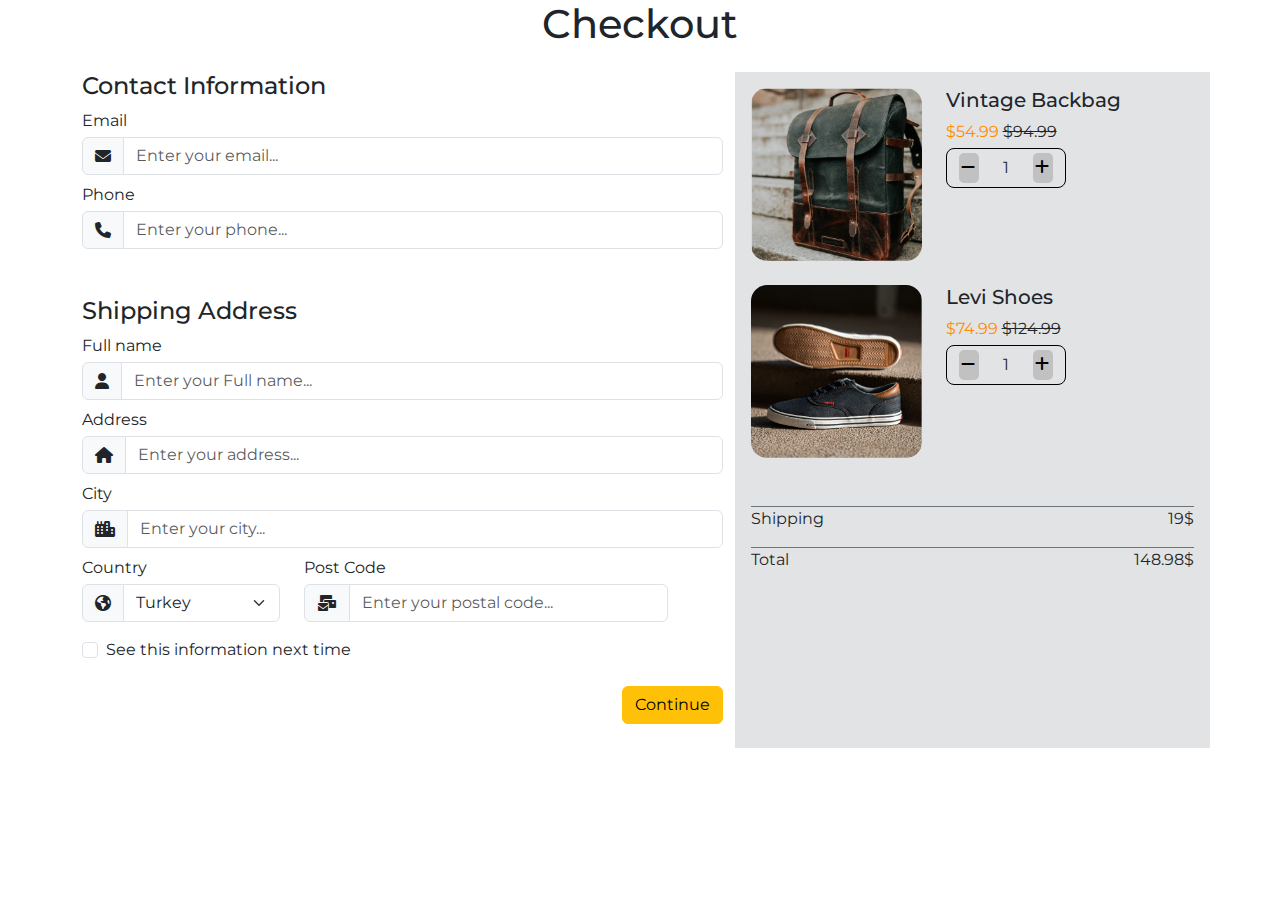
==== bootstrap-checkout/index.html @ 5bd89fa1 "checkout" ====
<!DOCTYPE html>
<html lang="en">

<head>
    <meta charset="UTF-8">
    <meta http-equiv="X-UA-Compatible" content="IE=edge">
    <meta name="viewport" content="width=device-width, initial-scale=1.0">
    <title>Document</title>
    <link rel="stylesheet" href="style.css">
    <link href="https://cdn.jsdelivr.net/npm/bootstrap@5.3.0-alpha2/dist/css/bootstrap.min.css" rel="stylesheet" />

    <link rel="stylesheet" href="https://cdnjs.cloudflare.com/ajax/libs/font-awesome/6.4.0/css/all.min.css" />
</head>

<body>

    <h1 class="text-center mb-4">Checkout</h1>

    <main class="container">
        <div class="row">
            <form class="col-12 col-md-7">
                <div class="contactInfo mb-5">
                    <h4>Contact Information</h4>
                    <div class="mb-2">
                        <p class="mb-1">Email</p>
                        <div class="input-group flex-nowrap">
                            <span class="input-group-text" id="addon-wrapping"><i class="fa-solid fa-envelope"></i></span>
                            <input type="text" class="form-control" placeholder="Enter your email..."
                                aria-label="Username" aria-describedby="addon-wrapping">
                        </div>
                    </div>

                    <div class="mb-2">
                        <p class="mb-1">Phone</p>
                        <div class="input-group flex-nowrap">
                            <span class="input-group-text" id="addon-wrapping"><i class="fa-solid fa-phone"></i></span>
                            <input type="tel" class="form-control" placeholder="Enter your phone..." aria-label="Phone"
                                aria-describedby="addon-wrapping">
                        </div>
                    </div>

                </div>

                <div class="shippingAddress">
                    <div class="mb-2">
                        <h4>Shipping Address</h4>
                        <p class="mb-1">Full name</p>
                        <div class="input-group flex-nowrap">
                            <span class="input-group-text" id="addon-wrapping"><i class="fa-solid fa-user"></i></span>
                            <input type="text" class="form-control" placeholder="Enter your Full name..."
                                aria-label="Name" aria-describedby="addon-wrapping">
                        </div>
                    </div>

                    <div class="mb-2">
                        <p class="mb-1">Address</p>
                        <div class="input-group flex-nowrap">
                            <span class="input-group-text" id="addon-wrapping"><i class="fa-solid fa-house"></i></span>
                            <input type="text" class="form-control" placeholder="Enter your address..."
                                aria-label="Address" aria-describedby="addon-wrapping">
                        </div>
                    </div>

                    <div class="mb-2">
                        <p class="mb-1">City</p>
                        <div class="input-group flex-nowrap">
                            <span class="input-group-text" id="addon-wrapping"><i class="fa-solid fa-city"></i></span>
                            <input type="text" class="form-control" placeholder="Enter your city..."
                                aria-label="Address" aria-describedby="addon-wrapping">
                        </div>
                    </div>


                    <div class="row d-flex flex-wrap mb-2">

                        <div class="col-4 mb-2">
                            <p class="mb-1">Country</p>
                            <div class="input-group flex-nowrap">
                                <span class="input-group-text" id="addon-wrapping"><i class="fa-solid fa-earth-americas"></i></span>
                                <select class="form-select" aria-label="Default select example">
                                    <option value="1">Turkey</option>
                                    <option value="2">Germany</option>
                                    <option value="3">Italy</option>
                                </select>
                            </div>
                        </div>

                        <div class="col-10 col-md-7 mb-2">
                            <p class="mb-1">Post Code</p>
                            <div class="input-group flex-nowrap">
                                <span class="input-group-text" id="addon-wrapping"><i class="fa-solid fa-envelopes-bulk"></i></span>
                                <input type="text" class="form-control" placeholder="Enter your postal code..."
                                    aria-label="Postal" aria-describedby="addon-wrapping">
                            </div>
                        </div>

                    </div>

                    <div class="form-check mb-4">
                        <input class="form-check-input" type="checkbox" value="" id="flexCheckDefault">
                        <label class="form-check-label" for="flexCheckDefault">
                            See this information next time
                        </label>
                    </div>

                    <div class="text-center text-md-end mb-4">
                        <button class="btn btn-warning" type="submit">Continue</button>
                    </div>

                </div>
            </form>


            <section class="col-12 col-md-5 bg-secondary-subtle p-3">

                <div class="row d-flex mb-4">
                    <div class="col-5">
                        <img src="./img/photo1.png" alt="" style="max-width: 100%; height: auto;" class="rounded-4" aria-colspan="">
                    </div>
                    <div class="col-7">
                        <h5>Vintage Backbag</h5>
                        <p class="d-inline" style="color: darkorange;"> $54.99</p>
                        <p class="d-inline text-decoration-line-through"> $94.99</p>
                        
                        <div class="border border-1 border-black rounded-3 d-flex justify-content-around align-items-center mt-1" style="width: 120px; height: 40px;">
                            <button style="padding: 0; height: 30px; width: 20px; border: none; border-radius: 5px; background-color: rgb(193, 193, 193);" type="button"><i class="fa-solid fa-minus"></i></button>
                            1
                            <button style="padding: 0; height: 30px; width: 20px; border: none; border-radius: 5px; background-color: rgb(193, 193, 193);" type="button"><i class="fa-solid fa-plus"></i></button>
                        </div>

                    </div>
                </div>

                <div class="row d-flex mb-5">
                    <div class="col-5">
                        <img src="./img/photo2.png" alt="" style="max-width: 100%; height: auto;" class="rounded-4" aria-colspan="">
                    </div>
                    <div class="col-7">
                        <h5>Levi Shoes</h5>
                        <div>
                        <p class="d-inline" style="color: darkorange;"> $74.99</p>
                        <p class="d-inline text-decoration-line-through"> $124.99</p>
                        </div>
                        <div class="border border-1 border-black rounded-3 d-flex justify-content-around align-items-center mt-1" style="width: 120px; height: 40px;">
                            <button style="padding: 0; height: 30px; width: 20px; border: none; border-radius: 5px; background-color: rgb(193, 193, 193);" type="button"><i class="fa-solid fa-minus"></i></button>
                            1
                            <button style="padding: 0; height: 30px; width: 20px; border: none; border-radius: 5px; background-color: rgb(193, 193, 193);" type="button"><i class="fa-solid fa-plus"></i></button>
                        </div>

                    </div>
                </div>

                <div class="bg-secondary w-100 mt-1" style="height: 1px;"></div>
                <div class="d-flex justify-content-between">
                    <p>Shipping</p>
                    <p>19$</p>
                </div>
                <div class="bg-secondary w-100" style="height: 1px;"></div>
                <div class="d-flex justify-content-between">
                    <p>Total</p>
                    <p>148.98$</p>
                </div>
                
            </section>
        </div>
    </main>






    <script src="https://cdn.jsdelivr.net/npm/bootstrap@5.3.0-alpha2/dist/js/bootstrap.bundle.min.js"
        integrity="sha384-qKXV1j0HvMUeCBQ+QVp7JcfGl760yU08IQ+GpUo5hlbpg51QRiuqHAJz8+BrxE/N"
        crossorigin="anonymous"></script>
</body>

</html>
---- bootstrap-checkout/style.css ----
@import url('https://fonts.googleapis.com/css2?family=Montserrat&display=swap');

* {
    font-family: 'Montserrat', sans-serif;
}
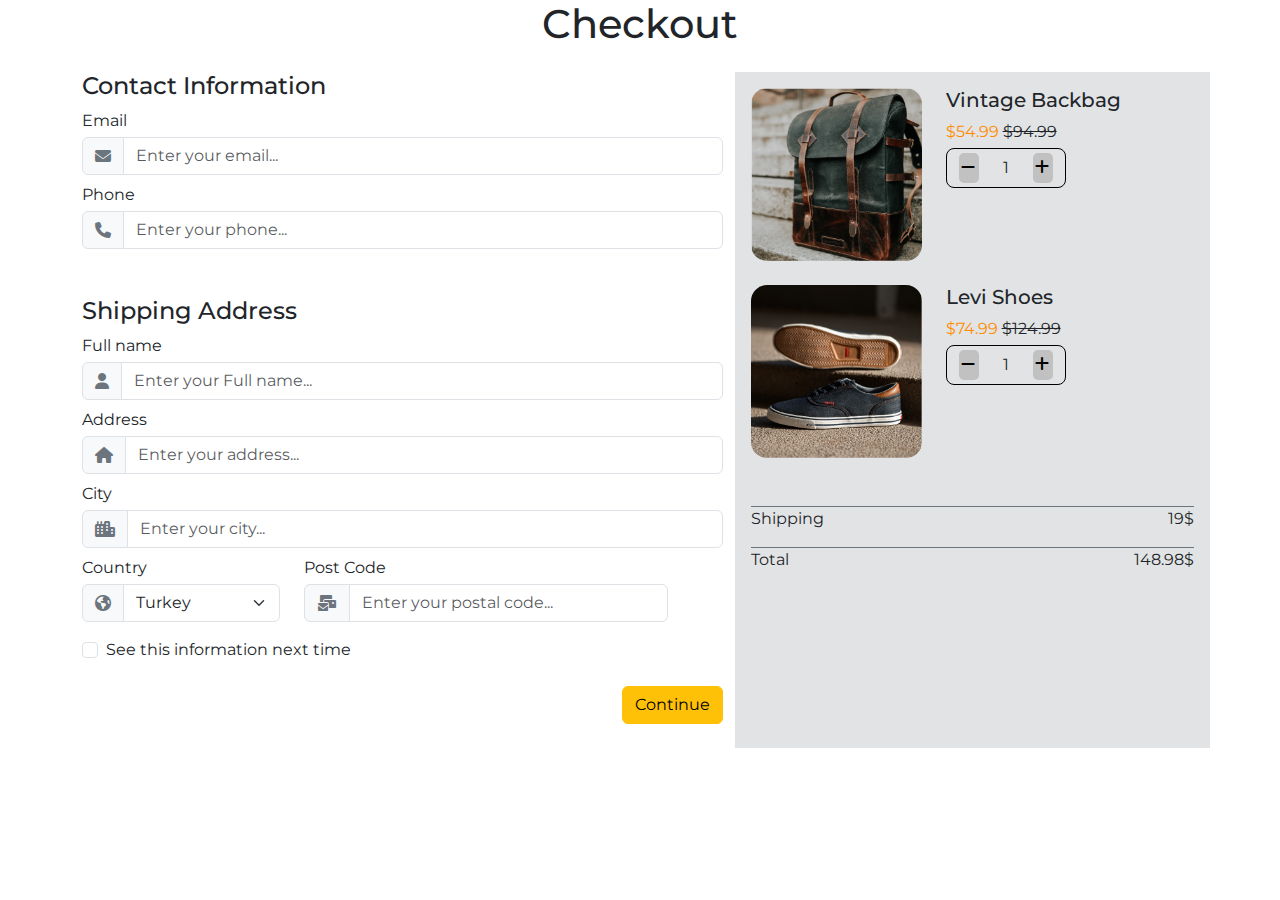
==== commit f4029aa5: "txt" ====
--- a/bootstrap-checkout/index.html
+++ b/bootstrap-checkout/index.html
@@ -24,7 +24,7 @@
                     <div class="mb-2">
                         <p class="mb-1">Email</p>
                         <div class="input-group flex-nowrap">
-                            <span class="input-group-text" id="addon-wrapping"><i class="fa-solid fa-envelope"></i></span>
+                            <span class="input-group-text" id="addon-wrapping"><i class="fa-solid fa-envelope text-secondary"></i></span>
                             <input type="text" class="form-control" placeholder="Enter your email..."
                                 aria-label="Username" aria-describedby="addon-wrapping">
                         </div>
@@ -33,7 +33,7 @@
                     <div class="mb-2">
                         <p class="mb-1">Phone</p>
                         <div class="input-group flex-nowrap">
-                            <span class="input-group-text" id="addon-wrapping"><i class="fa-solid fa-phone"></i></span>
+                            <span class="input-group-text" id="addon-wrapping"><i class="fa-solid fa-phone text-secondary"></i></span>
                             <input type="tel" class="form-control" placeholder="Enter your phone..." aria-label="Phone"
                                 aria-describedby="addon-wrapping">
                         </div>
@@ -46,7 +46,7 @@
                         <h4>Shipping Address</h4>
                         <p class="mb-1">Full name</p>
                         <div class="input-group flex-nowrap">
-                            <span class="input-group-text" id="addon-wrapping"><i class="fa-solid fa-user"></i></span>
+                            <span class="input-group-text" id="addon-wrapping"><i class="fa-solid fa-user text-secondary"></i></span>
                             <input type="text" class="form-control" placeholder="Enter your Full name..."
                                 aria-label="Name" aria-describedby="addon-wrapping">
                         </div>
@@ -55,7 +55,7 @@
                     <div class="mb-2">
                         <p class="mb-1">Address</p>
                         <div class="input-group flex-nowrap">
-                            <span class="input-group-text" id="addon-wrapping"><i class="fa-solid fa-house"></i></span>
+                            <span class="input-group-text" id="addon-wrapping"><i class="fa-solid fa-house text-secondary"></i></span>
                             <input type="text" class="form-control" placeholder="Enter your address..."
                                 aria-label="Address" aria-describedby="addon-wrapping">
                         </div>
@@ -64,7 +64,7 @@
                     <div class="mb-2">
                         <p class="mb-1">City</p>
                         <div class="input-group flex-nowrap">
-                            <span class="input-group-text" id="addon-wrapping"><i class="fa-solid fa-city"></i></span>
+                            <span class="input-group-text" id="addon-wrapping"><i class="fa-solid fa-city text-secondary"></i></span>
                             <input type="text" class="form-control" placeholder="Enter your city..."
                                 aria-label="Address" aria-describedby="addon-wrapping">
                         </div>
@@ -76,7 +76,7 @@
                         <div class="col-4 mb-2">
                             <p class="mb-1">Country</p>
                             <div class="input-group flex-nowrap">
-                                <span class="input-group-text" id="addon-wrapping"><i class="fa-solid fa-earth-americas"></i></span>
+                                <span class="input-group-text" id="addon-wrapping"><i class="fa-solid fa-earth-americas text-secondary"></i></span>
                                 <select class="form-select" aria-label="Default select example">
                                     <option value="1">Turkey</option>
                                     <option value="2">Germany</option>
@@ -88,7 +88,7 @@
                         <div class="col-10 col-md-7 mb-2">
                             <p class="mb-1">Post Code</p>
                             <div class="input-group flex-nowrap">
-                                <span class="input-group-text" id="addon-wrapping"><i class="fa-solid fa-envelopes-bulk"></i></span>
+                                <span class="input-group-text" id="addon-wrapping"><i class="fa-solid fa-envelopes-bulk text-secondary"></i></span>
                                 <input type="text" class="form-control" placeholder="Enter your postal code..."
                                     aria-label="Postal" aria-describedby="addon-wrapping">
                             </div>
